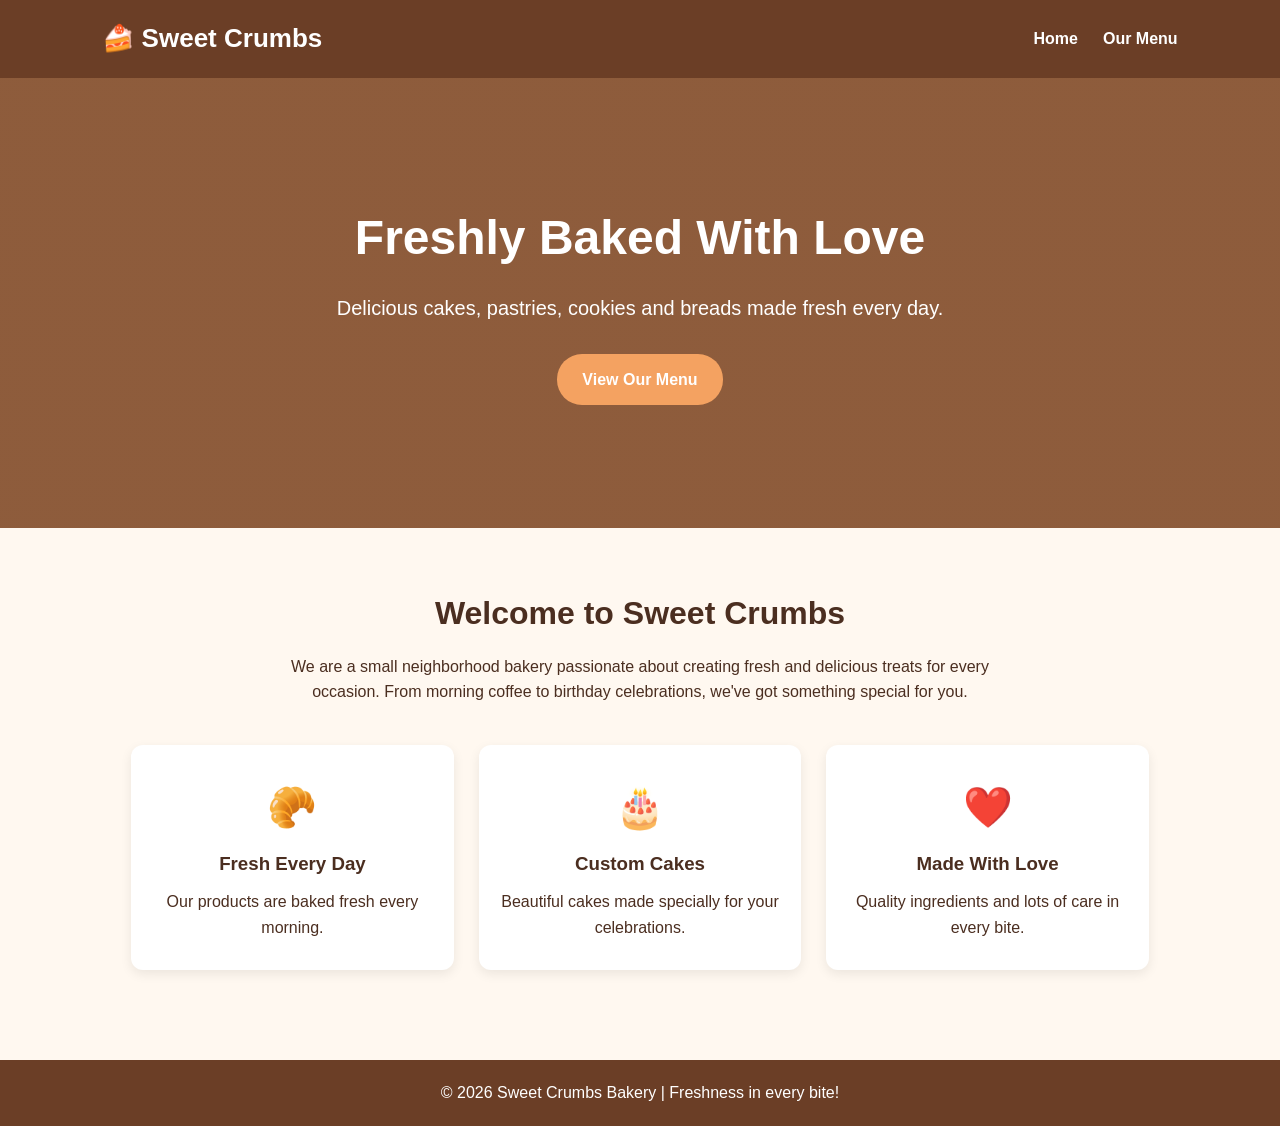
==== index.html @ a49c0a6a "Add files via upload" ====
<!DOCTYPE html>
<html lang="en">
<head>
    <meta charset="UTF-8">
    <meta name="viewport" content="width=device-width, initial-scale=1.0">
    <title>Sweet Crumbs Bakery</title>
    <link rel="stylesheet" href="style.css">
</head>
<body>

    <header>
        <nav>
            <h1>🍰 Sweet Crumbs</h1>
            <ul>
                <li><a href="index.html">Home</a></li>
                <li><a href="menu.html">Our Menu</a></li>
            </ul>
        </nav>
    </header>

    <main>
        <section class="hero">
            <div>
                <h2>Freshly Baked With Love</h2>
                <p>
                    Delicious cakes, pastries, cookies and breads
                    made fresh every day.
                </p>
                <a href="menu.html" class="btn">View Our Menu</a>
            </div>
        </section>

        <section class="about">
            <h2>Welcome to Sweet Crumbs</h2>
            <p>
                We are a small neighborhood bakery passionate about
                creating fresh and delicious treats for every occasion.
                From morning coffee to birthday celebrations, we've got
                something special for you.
            </p>

            <div class="features">
                <div>
                    <span>🥐</span>
                    <h3>Fresh Every Day</h3>
                    <p>Our products are baked fresh every morning.</p>
                </div>

                <div>
                    <span>🎂</span>
                    <h3>Custom Cakes</h3>
                    <p>Beautiful cakes made specially for your celebrations.</p>
                </div>

                <div>
                    <span>❤️</span>
                    <h3>Made With Love</h3>
                    <p>Quality ingredients and lots of care in every bite.</p>
                </div>
            </div>
        </section>
    </main>

    <footer>
        <p>© 2026 Sweet Crumbs Bakery | Freshness in every bite!</p>
    </footer>

</body>
</html>
---- style.css ----
* {
    margin: 0;
    padding: 0;
    box-sizing: border-box;
}

body {
    font-family: Arial, sans-serif;
    background: #fff8f0;
    color: #4b2e20;
    line-height: 1.6;
}

/* Header */

header {
    background: #6b3e26;
    color: white;
    padding: 18px 8%;
}

nav {
    display: flex;
    justify-content: space-between;
    align-items: center;
}

nav h1 {
    font-size: 26px;
}

nav ul {
    display: flex;
    list-style: none;
    gap: 25px;
}

nav a {
    color: white;
    text-decoration: none;
    font-weight: bold;
}

nav a:hover {
    color: #ffd6a5;
}

/* Hero */

.hero {
    min-height: 450px;
    display: flex;
    align-items: center;
    justify-content: center;
    text-align: center;
    padding: 40px 20px;

    background:
        linear-gradient(
            rgba(80, 40, 20, 0.55),
            rgba(80, 40, 20, 0.55)
        ),
        #d99b6c;
}

.hero div {
    max-width: 650px;
    color: white;
}

.hero h2 {
    font-size: 48px;
    margin-bottom: 15px;
}

.hero p {
    font-size: 20px;
    margin-bottom: 30px;
}

.btn {
    display: inline-block;
    background: #f4a261;
    color: white;
    padding: 13px 25px;
    border-radius: 25px;
    text-decoration: none;
    font-weight: bold;
}

.btn:hover {
    background: #e76f51;
}

/* About */

.about {
    padding: 60px 8%;
    text-align: center;
}

.about > p {
    max-width: 750px;
    margin: 15px auto 40px;
}

.about h2,
.menu h2 {
    font-size: 32px;
}

.features {
    display: flex;
    justify-content: center;
    gap: 25px;
}

.features div {
    background: white;
    padding: 30px 20px;
    border-radius: 12px;
    width: 30%;
    box-shadow: 0 4px 12px rgba(0,0,0,0.08);
}

.features span {
    font-size: 40px;
}

.features h3 {
    margin: 10px 0;
}

/* Menu */

.menu {
    padding: 60px 8%;
    text-align: center;
}

.menu-intro {
    margin: 10px 0 35px;
}

.menu-grid {
    display: grid;
    grid-template-columns: repeat(3, 1fr);
    gap: 25px;
}

.item {
    background: white;
    padding: 30px 20px;
    border-radius: 12px;
    box-shadow: 0 4px 12px rgba(0,0,0,0.08);
    transition: 0.3s;
}

.item:hover {
    transform: translateY(-5px);
}

.item-icon {
    font-size: 50px;
}

.item h3 {
    margin: 10px 0;
}

.item strong {
    display: block;
    color: #e76f51;
    font-size: 20px;
    margin-top: 10px;
}

.contact {
    background: #ffe0c2;
    margin-top: 50px;
    padding: 30px;
    border-radius: 12px;
}

/* Footer */

footer {
    background: #6b3e26;
    color: white;
    text-align: center;
    padding: 20px;
    margin-top: 30px;
}

/* Mobile */

@media (max-width: 768px) {

    nav {
        flex-direction: column;
        gap: 15px;
    }

    .hero h2 {
        font-size: 36px;
    }

    .features {
        flex-direction: column;
        align-items: center;
    }

    .features div {
        width: 90%;
    }

    .menu-grid {
        grid-template-columns: 1fr;
    }
}
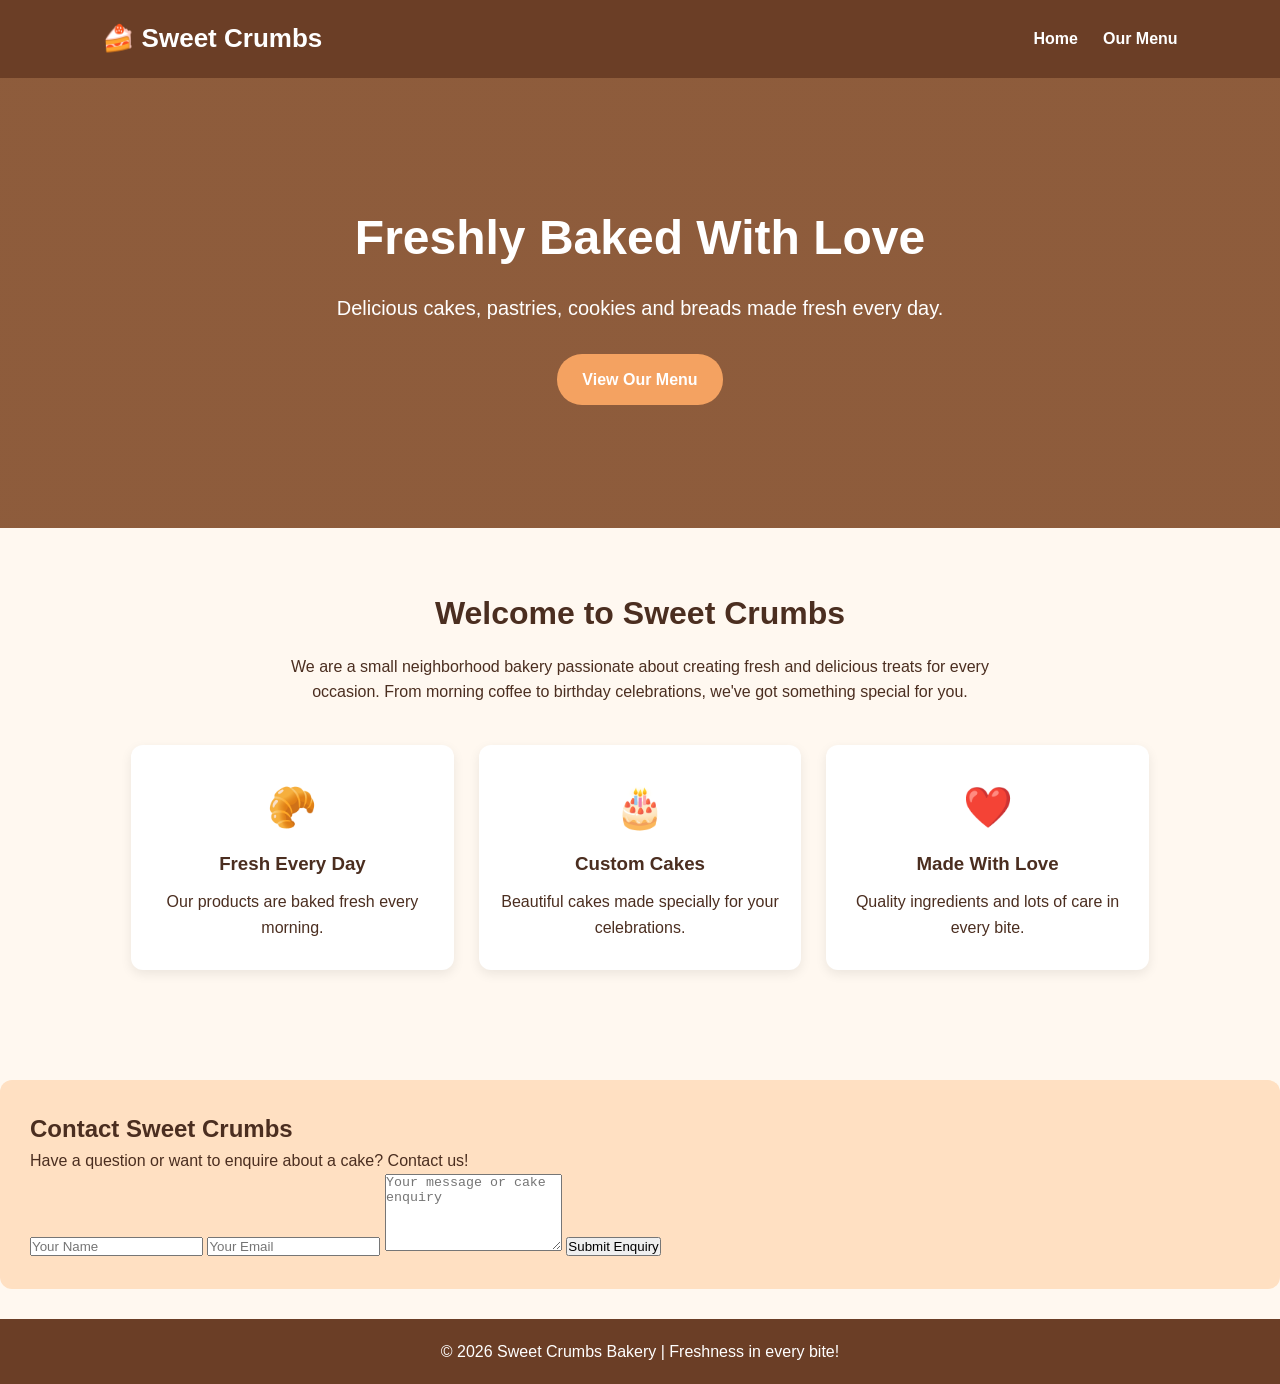
==== commit 40d89e21: "Update index.html" ====
--- a/index.html
+++ b/index.html
@@ -1,3 +1,4 @@
+
 <!DOCTYPE html>
 <html lang="en">
 <head>
@@ -59,11 +60,85 @@
                 </div>
             </div>
         </section>
+
+        <!-- Customer enquiry form -->
+        <section class="contact">
+            <h2>Contact Sweet Crumbs</h2>
+            <p>Have a question or want to enquire about a cake? Contact us!</p>
+
+            <form id="contactForm">
+                <input
+                    type="text"
+                    name="name"
+                    placeholder="Your Name"
+                    required
+                >
+
+                <input
+                    type="email"
+                    name="email"
+                    placeholder="Your Email"
+                    required
+                >
+
+                <textarea
+                    name="message"
+                    placeholder="Your message or cake enquiry"
+                    rows="5"
+                    required
+                ></textarea>
+
+                <button type="submit" id="submitBtn">
+                    Submit Enquiry
+                </button>
+
+                <p id="status" role="status" aria-live="polite"></p>
+            </form>
+        </section>
     </main>
 
     <footer>
         <p>© 2026 Sweet Crumbs Bakery | Freshness in every bite!</p>
     </footer>
 
+    <script>
+        // Replace this with your deployed Google Apps Script URL.
+        const scriptURL = "PASTE_YOUR_WEB_APP_URL_HERE";
+
+        const form = document.getElementById("contactForm");
+        const status = document.getElementById("status");
+        const submitBtn = document.getElementById("submitBtn");
+
+        form.addEventListener("submit", async function(event) {
+            event.preventDefault();
+
+            if (scriptURL === "PASTE_YOUR_WEB_APP_URL_HERE") {
+                status.textContent = "Please add your Google Apps Script URL.";
+                return;
+            }
+
+            submitBtn.disabled = true;
+            status.textContent = "Submitting your enquiry...";
+
+            try {
+                await fetch(scriptURL, {
+                    method: "POST",
+                    body: new URLSearchParams(new FormData(form)),
+                    mode: "no-cors"
+                });
+
+                status.textContent =
+                    "Your request was sent. Please verify it appears in Google Sheets.";
+                form.reset();
+
+            } catch (error) {
+                status.textContent =
+                    "Unable to send your enquiry. Please try again.";
+            } finally {
+                submitBtn.disabled = false;
+            }
+        });
+    </script>
+
 </body>
 </html>
